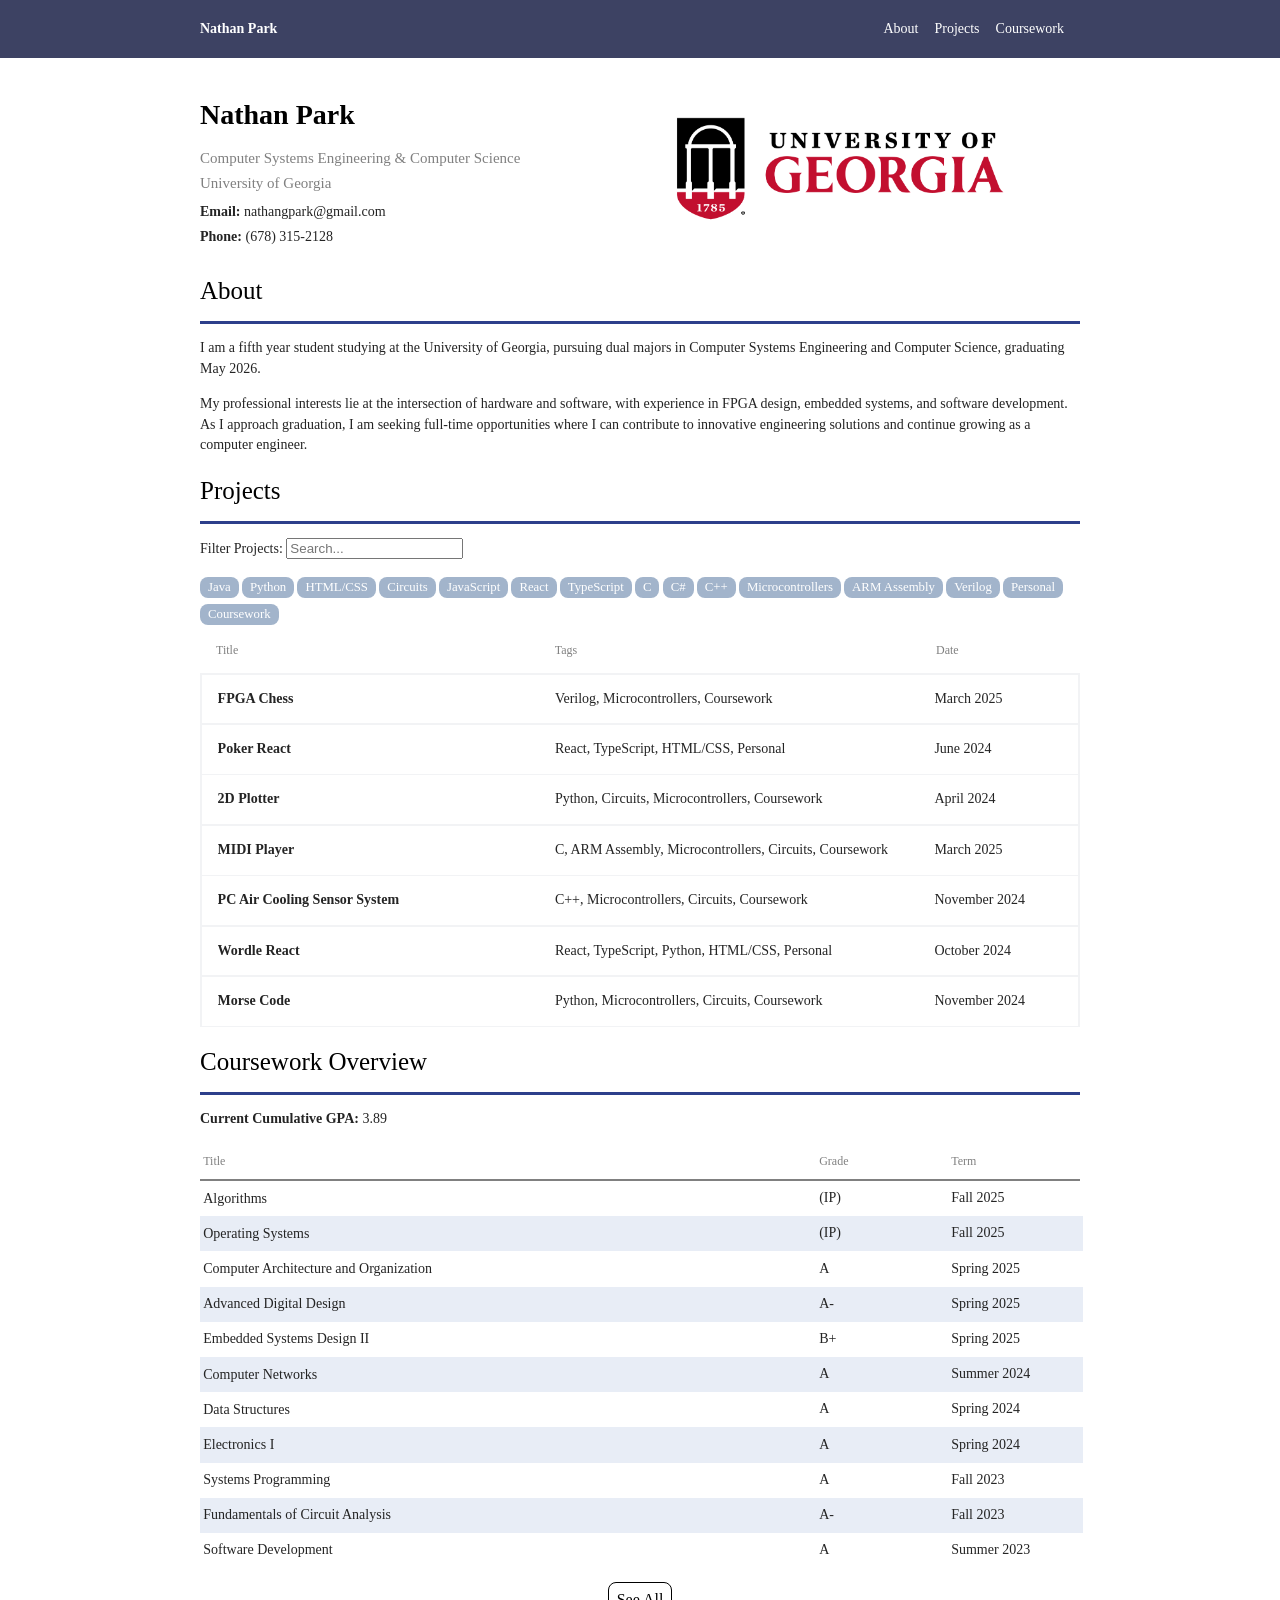
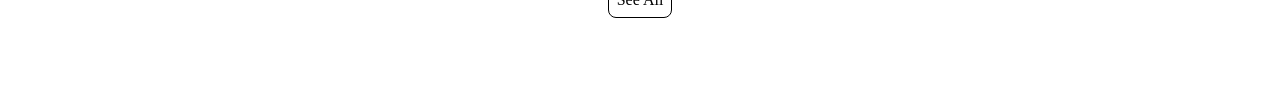
==== index.html @ 760547ad "initial commit" ====
<!DOCTYPE html>
<html lang="en">
<head>
  <meta charset="UTF-8">
  <meta name="viewport" content="width=device-width, initial-scale=1.0">
  <title>Nathan Park</title>
  <!-- Style sheet  -->
  <link rel="stylesheet" href="main.css">
</head>
<body>
  <!-- Header Bar -->
  <div class="header-bar">
    <div class="header-content">
      <div class="header-left">
        <a href=""><p class="header-text"><b>Nathan Park</b></p></a>
      </div>
      <div class="header-right">
        <a href="#about"><p class="header-text">About</p></a>
        <a href="#projects"><p class="header-text">Projects</p></a>
        <a href="/misc/coursework.html"><p class="header-text">Coursework</p></a>
      </div>
    </div>
  </div>

  <!-- Main content -->
  <div class="main-content">
    <!-- Intro Section -->
    <div class="intro">
      <div class="intro-content">
        <h1>Nathan Park</h1>
        <h2 class="subtitle">Computer Systems Engineering & Computer Science</h2>
        <h2 class="subtitle">University of Georgia</h2>
        <p class="contact-info"><b>Email:</b> nathangpark@gmail.com</p>
        <p class="contact-info"><b>Phone:</b> (678) 315-2128</p>
      </div>
      <div>
        <img class="img-uga" src="misc/GEORGIA-FS-FC.png" alt="UGA Logo">
      </div>
    </div>

    <!-- About Section -->
    <h2 id="about">About</h2>
    <div class="hline"></div>
    
    <p>I am a fifth year student studying at the University of Georgia, 
      pursuing dual majors in Computer Systems Engineering and Computer Science, graduating May 2026.
    </p>
    <p>  
      My professional interests lie at the intersection of hardware and software, with experience in 
      FPGA design, embedded systems, and software development. As I approach graduation, 
      I am seeking full-time opportunities where I can contribute to innovative engineering 
      solutions and continue growing as a computer engineer.
    </p>


    <!-- Projects Section -->
    <h2 id="projects">Projects</h2>
    <div class="hline"></div>
    <p>Filter Projects: <input type="text" placeholder="Search..." id="tag-input" onkeyup="filterProjects()"></p>
 
    <div id="project-tag-list"></div>
    <div class="project-heading">
      <p class="project-title-heading heading">Title</p>
      <p class="project-item-tags heading">Tags</p>
      <p class="project-date-heading heading">Date</p>
    </div>
    <div id="project-list"></div>
    <p></p>

    <!-- Coursework Section -->
    <h2 id="coursework">Coursework Overview</h2>
    <div class="hline"></div>
    <p><b>Current Cumulative GPA:</b> 3.89</p>
    <div class="course course-header">
      <p class="course-title course-header">Title</p>
      <p class="course-grade course-header">Grade</p>
      <p class="course-semester course-header">Term</p>
    </div>
    <div class="course-hline"></div>
    <div id="course-list"></div>
    <p></p>
    <a href="/misc/coursework.html" class="coursework-button">See All</a>
    

    <div class="page-end"></div>
  </div>
  <script src="main.js"></script>
</body>
</html>
---- main.css ----
body {
  font-family:Verdana;
  margin: 0;
  padding: 0;
  font-size: 14px;
}

a {
  text-decoration:none;
  color: rgb(36, 36, 36);
}

h2 {
  font-weight: 500;
  font-size: 25px;
  padding-bottom: 0rem;
  margin-bottom: 1rem;
}

h3 {
  font-size: 16px;
}

p {
  font-size: 14px;
  color: rgb(36, 36, 36);
  line-height: 1.3rem;
}

/* MAIN */

.main-content {
  transform:translateY(5rem);
  display: block;
  max-width: 55rem;

  margin: 0 auto;
  padding: 0 1rem;
}
.subtitle {
  font-size: 15px;
  color:grey;
  font-weight: 500;
  margin: 0.5rem 0;
}

.hline {
  background-color:rgb(45, 63, 139);
  height: 3px;
  width: 100%;
}

.page-end {
  height: 5rem;
}


/* HEADER */

.header-bar {
  top:0;
  display: flex;
  position:fixed;
  width: 100%;
  /*background-color: rgb(187, 17, 43);*/
  background-color:rgb(61, 66, 99);
  z-index: 1;
}

.header-content {
  display:flex;
  justify-content:  space-between;
  align-items: center;
  width: 55rem;
  margin: auto;
  padding: 0 0.4rem;
}

.header-text {
  color: white;
  font-weight: 500;
  padding: 0.3rem 0;
  padding-right: 1rem;
  
}

.header-left {
  display:flex;
  margin: 0;
  font-size: 20px;

}

.header-right {
  display:flex;
  font-size: 16px;
}


.github-button {
  position: absolute;
  right: 0rem;
  top: 0rem;
  width: 3rem;
}

.github-button:hover {
  cursor: pointer;
}

/* INTRO */

.intro {
  display:flex;
  flex-direction: row;
}

.intro > div {
  box-sizing: border-box;
  width: 50%;
}

@media (max-width: 800px) {
  .intro {
    flex-direction: column;
  }
  .intro > div {
    width:100%;
  }
  .img-uga {
    display:none;
  }
}

.intro-content {
  display:block;;
}

.img-uga {
  width: 25rem;
  margin: auto;
}

.contact-info {
  line-height: 0.7rem;
}

.about-headshot {
  margin: 1rem 2rem 1rem 1rem;
  width: 10rem;
  height: 10rem;
  border-radius: 10rem;
  object-fit:cover;
  float: right;
}


/* PROJECT LIST HEADING */

.heading {
  color: grey;
  font-size: 0.75rem;
}

.project-heading {
  display:flex;
  flex-direction: row;
  padding: 0 1rem;

}

.project-title-heading {
  width: 40%;
}

.project-date-heading {
  width: 15%;
  margin-left:5%;
  min-width: 8rem;
}

/* PROJECT LIST*/

#project-list {
  display:flex;
  flex-direction: column;
  gap: 0.1rem;
  background-color: rgb(242, 243, 245);
  padding: 0.1rem;
}

.project-item {
  display:flex;
  flex-direction: row;
  padding: 0 1rem;
  background-color: white;
  height: fit-content;
}

.project-item:hover{
  background-color: rgb(251, 251, 251);
  cursor: pointer;
}

.project-title {
  width: 40%;
  font-weight: 600;
  white-space: nowrap;
  overflow: hidden;
  text-overflow: ellipsis;
}

.project-item-tags {
  width: 40%;
  white-space: nowrap;
  overflow: hidden;
  text-overflow: ellipsis;
}

.project-date {
  margin-left:5%;
  width: 15%;
  min-width: 8rem;
}



#project-tag-list {
  margin-top:0.5rem;
  display:flex;
  flex-direction: row;
  flex-wrap: wrap;
}

.project-tag {
  width:fit-content;
  height: fit-content;
  background: rgb(162, 180, 203);
  border-radius: 0.5rem;
  padding: 0rem 0.5rem;
  text-align: center;
  font-size: 0.8rem;
  font-weight: 500;
  color:rgb(255, 255, 255);
  margin: 0.2rem;
  margin-left: 0rem;
}

.project-tag:hover {
  cursor:pointer;
}

.project-tag-active {
  background-color: rgb(66, 95, 136);
}

/* COURSEWORK */

.coursework-container {
  display:flex;
  width: 100%;
}

.coursework-left {
  display: block;
  width: 50%;
  height: 100%;
}

.coursework-right {
  display:block;
  width: 50%;
  height: 100%;
}

.coursework-button {
  position:relative;
  display:flex;
  margin: auto;
  width:fit-content;
  background: white;
  border-radius: 0.5rem;
  border-width: 0.1rem;
  border-color: black;
  border-style: solid;
  padding:0.5em;
  font-size: 1rem;
  color:black;
}

.coursework-button:hover{
  cursor:pointer;
}

.coursework-list {
  list-style:square;
}


.screenshots {
  margin: 1rem 0;
  margin-right: 0.5rem;
  height: 15rem;
}

.screenshots:hover{
  cursor:pointer;
}

/* Style for the full-screen modal container */
.modal {
  display: none; /* Hidden by default */
  position: fixed; /* Position relative to the viewport */
  z-index: 1000; /* Sit on top */
  left: 0;
  top: 0;
  width: 100%;
  height: 100%;
  overflow: auto;
  background-color: rgba(0, 0, 0, 0.393);
}

/* Style for the image inside the modal */
.modal-content {
  position: absolute; /* Position the image relative to the modal container */
  top: 50%;
  left: 50%;
  transform: translate(-50%, -50%); /* Centering magic */
  max-width: 80%;
  max-height: 80%;
  margin: auto;
  display: block;
  animation-name: zoom;
  animation-duration: 0.6s;
}

#caption {
  position: absolute;
  max-width: 80%;
  left:50%;
  transform: translateX(-50%);
  text-align: center;
  bottom: 2.2rem;
  background-color:rgba(0, 0, 0, 0.621);
  padding:0.3rem;
  font-weight: 500;
  border-radius: 0.1rem;
  color:white;
  font-size: 1.3rem;
}

.project-links {
  display:flex;
  flex-direction: column;
  gap: 0.1rem;
  background-color: rgb(242, 243, 245);
  padding: 0.1rem;
  margin-top: 1rem;
  height:fit-content;
  margin-top: 1rem;
  margin-bottom: 7rem;
}

.project-links > a {
  display:flex;
  flex-direction: row;
  padding: 0 1rem;
  background-color: white;
  height: fit-content;

}

.project-links > a > p {
  font-weight: 600;
}

.project-links > a:hover {
  cursor: pointer;
  background-color: rgb(251, 251, 251);
}

/* Full Coursework */

.course {
  display:flex;
  flex-direction: horizontal;
  width: 100%;
  height: 2.2rem;
  padding-left: 0.2rem;
}

.course > p, .course > a {
  display:flex;
  margin: 0;
  align-items: center;
}

.course > a:hover {
  text-decoration: underline;
}

.course-header {
  color: grey;
  font-weight: 500;
  font-size: 0.75rem;
  margin-top: 0;
}

.course-hline {
  background-color:grey;
  height: 2px;
  width: 100%;
}

.course-title {
  width: 70%;
}

.course-grade {
  width: 15%;
}

.course-dark {
  background-color: rgb(232, 237, 246);
}


#course-tag-list {
  margin-top:0.5rem;
  display:flex;
  flex-direction: row;
  flex-wrap: wrap;
  margin-bottom: 1rem;
}
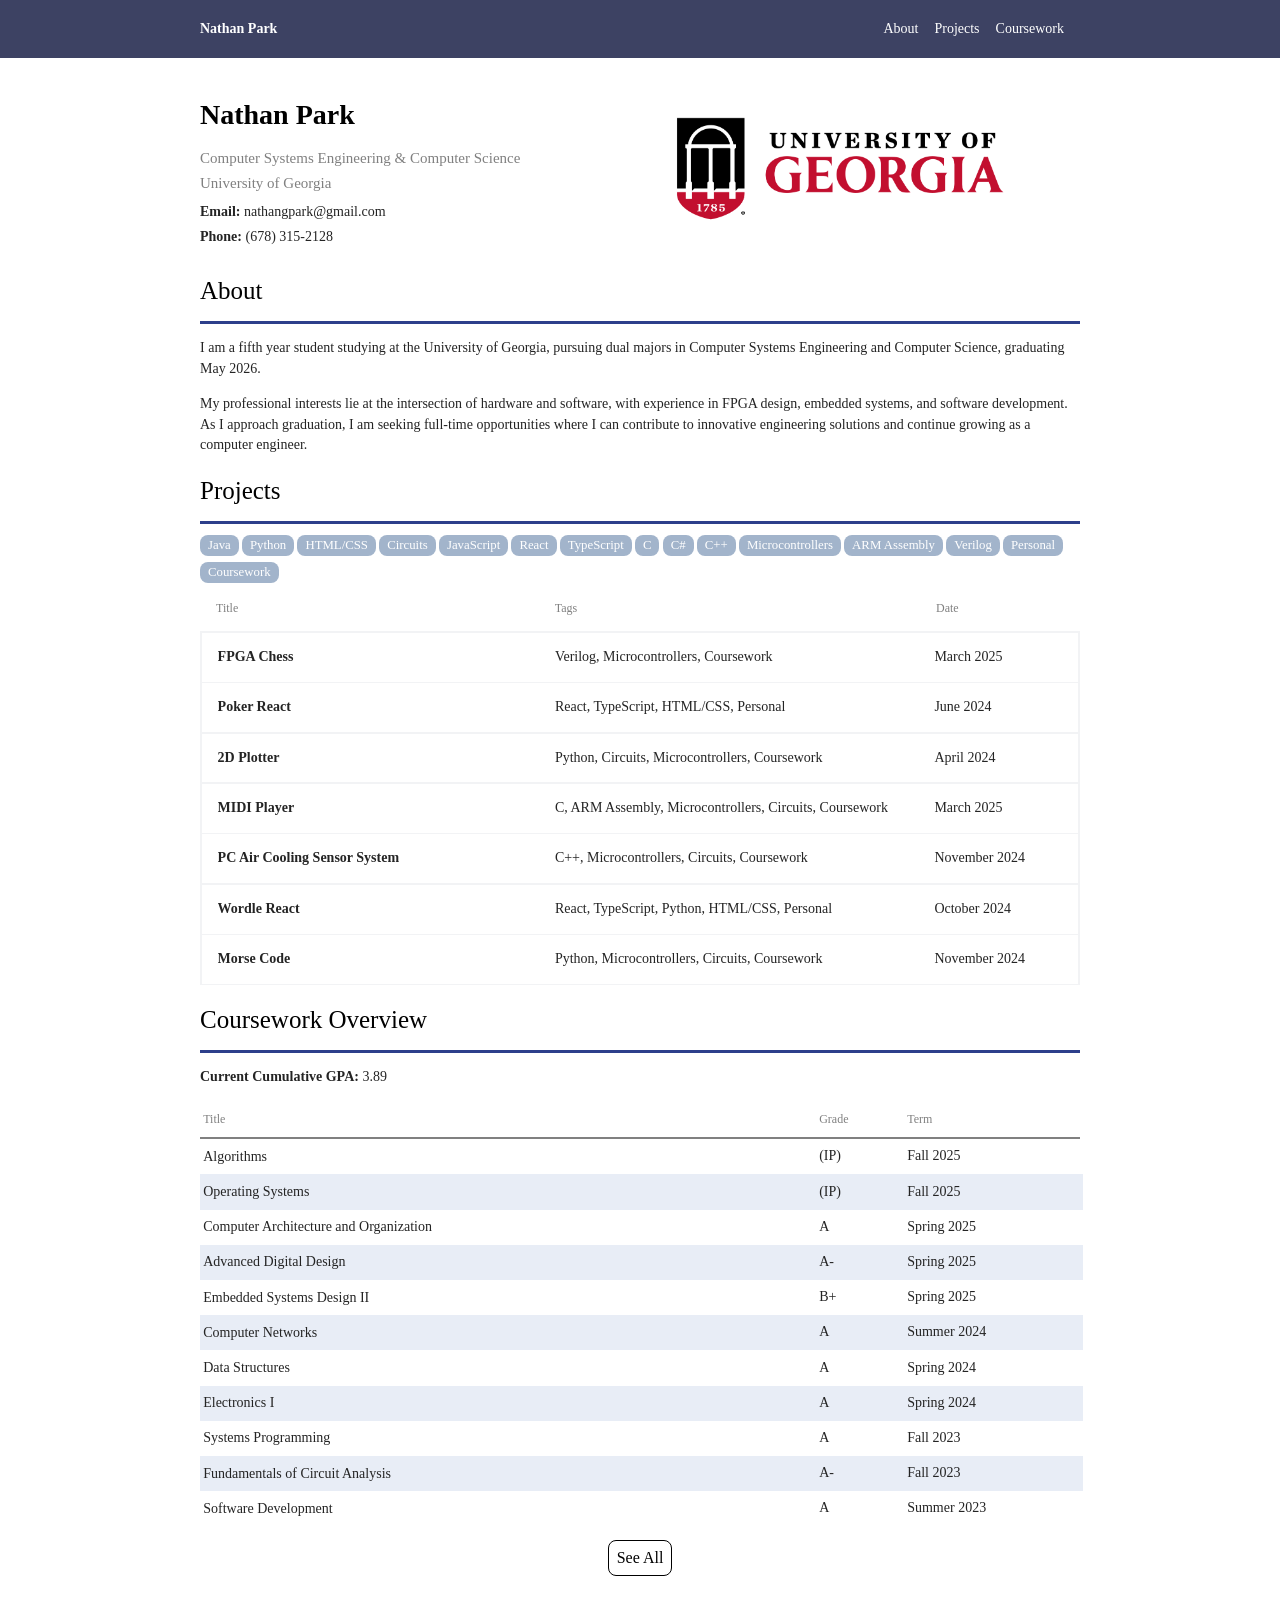
==== commit f368597c: "Update index.html" ====
--- a/index.html
+++ b/index.html
@@ -17,7 +17,7 @@
       <div class="header-right">
         <a href="#about"><p class="header-text">About</p></a>
         <a href="#projects"><p class="header-text">Projects</p></a>
-        <a href="/misc/coursework.html"><p class="header-text">Coursework</p></a>
+        <a href="https://nathangpark.github.io/personal-website/misc/coursework.html"><p class="header-text">Coursework</p></a>
       </div>
     </div>
   </div>
@@ -56,7 +56,6 @@
     <!-- Projects Section -->
     <h2 id="projects">Projects</h2>
     <div class="hline"></div>
-    <p>Filter Projects: <input type="text" placeholder="Search..." id="tag-input" onkeyup="filterProjects()"></p>
  
     <div id="project-tag-list"></div>
     <div class="project-heading">
@@ -79,11 +78,11 @@
     <div class="course-hline"></div>
     <div id="course-list"></div>
     <p></p>
-    <a href="/misc/coursework.html" class="coursework-button">See All</a>
+    <a href="https://nathangpark.github.io/personal-website/misc/coursework.html" class="coursework-button">See All</a>
     
 
     <div class="page-end"></div>
   </div>
   <script src="main.js"></script>
 </body>
-</html>+</html>
--- a/main.css
+++ b/main.css
@@ -417,7 +417,14 @@
 }
 
 .course-grade {
-  width: 15%;
+  width: 10%;
+}
+
+.course-semester {
+  width: 20%;
+  white-space: nowrap;
+  overflow: hidden;
+  text-overflow: ellipsis;
 }
 
 .course-dark {
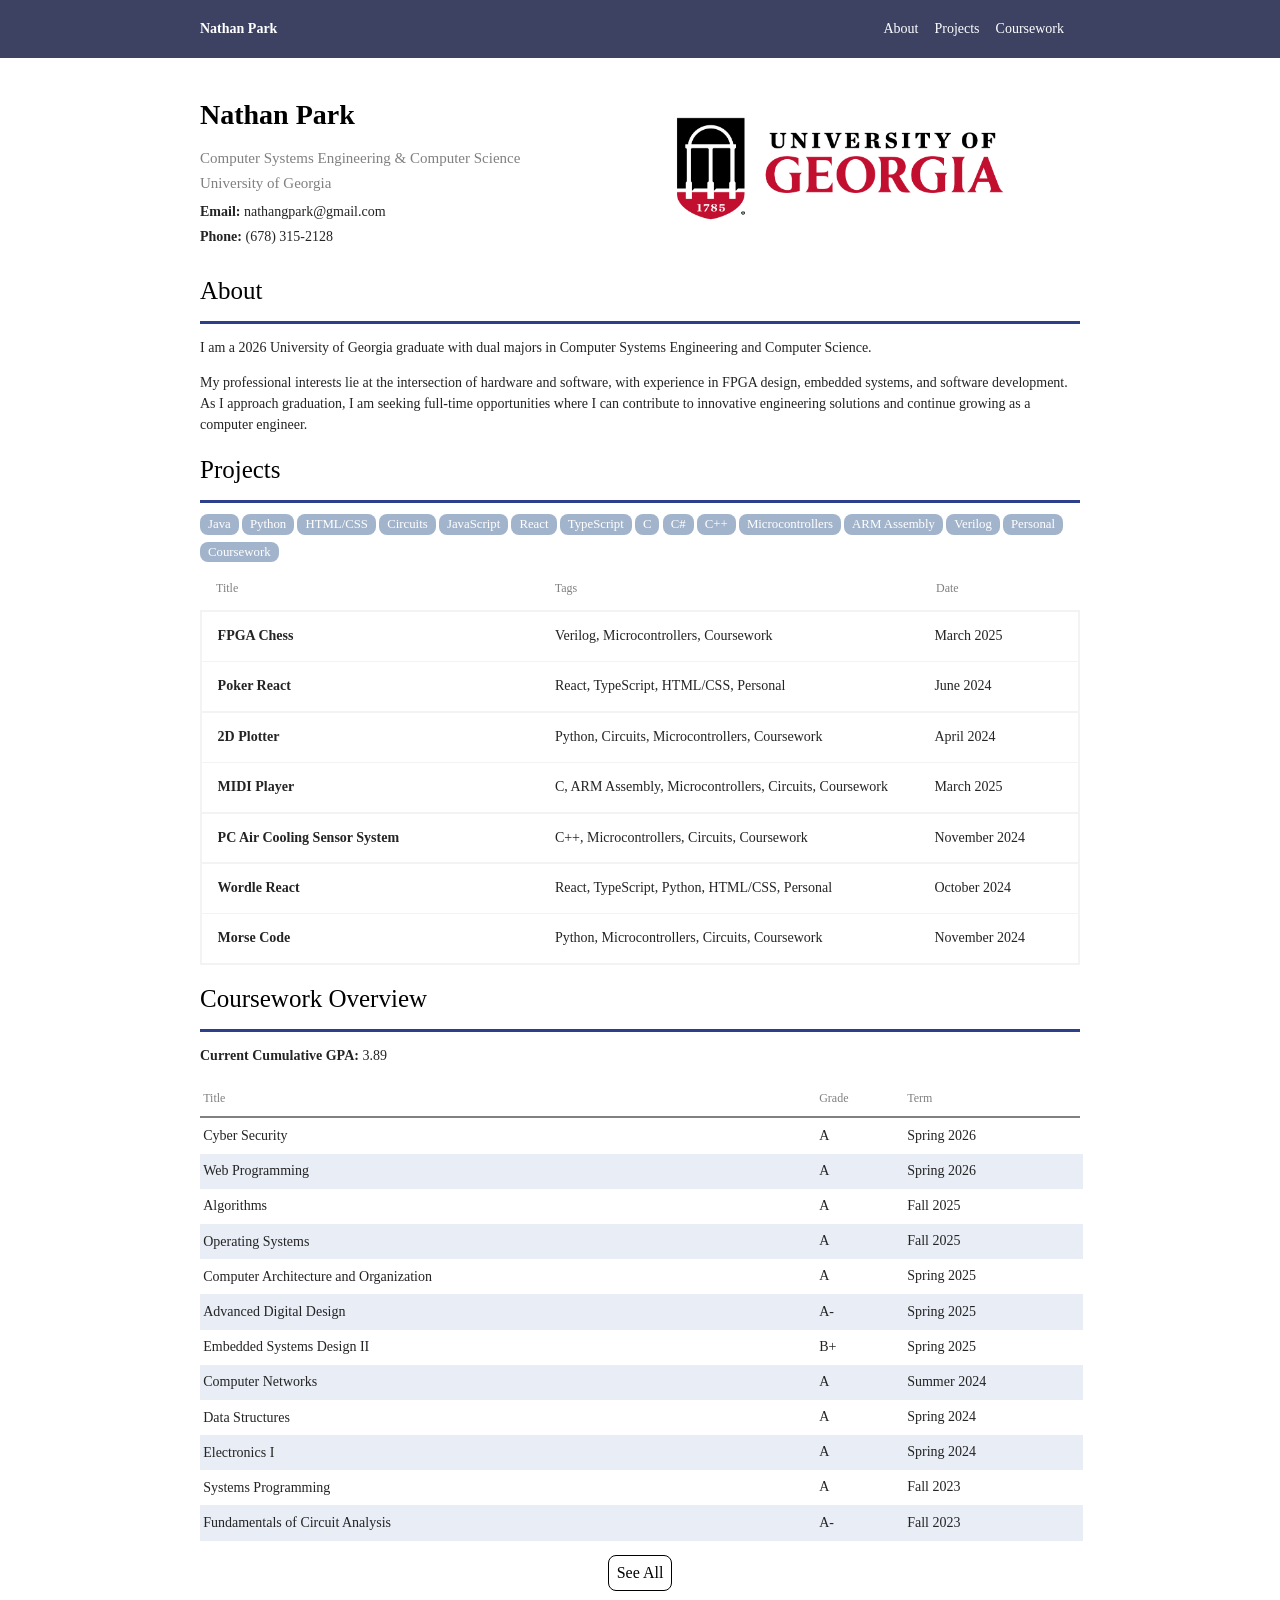
==== commit a85300f1: "About update" ====
--- a/index.html
+++ b/index.html
@@ -42,8 +42,7 @@
     <h2 id="about">About</h2>
     <div class="hline"></div>
     
-    <p>I am a fifth year student studying at the University of Georgia, 
-      pursuing dual majors in Computer Systems Engineering and Computer Science, graduating May 2026.
+    <p>I am a 2026 University of Georgia graduate with dual majors in Computer Systems Engineering and Computer Science.
     </p>
     <p>  
       My professional interests lie at the intersection of hardware and software, with experience in 
